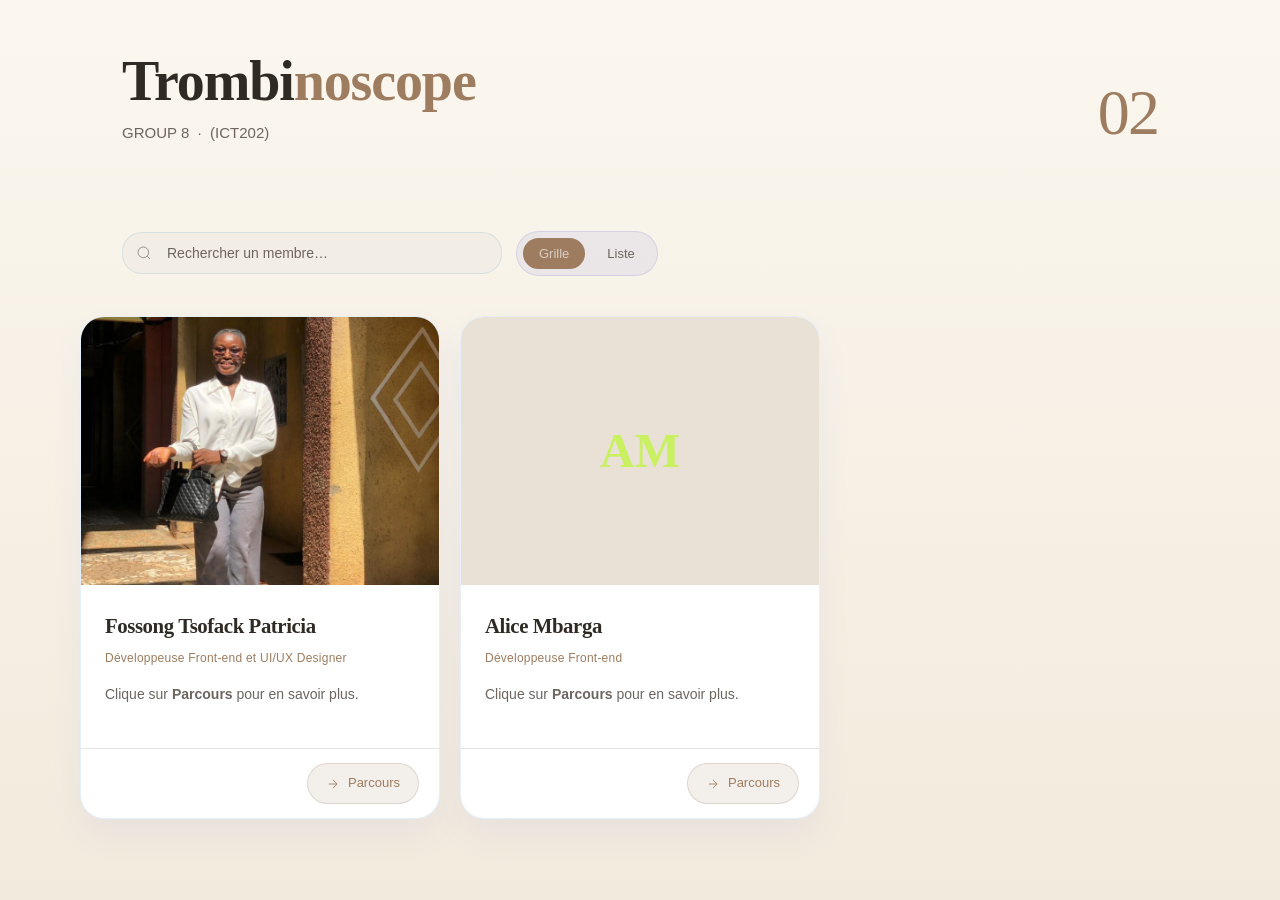
==== index.html @ 4bccfd35 "Save current TP202 repository files" ====
<!DOCTYPE html>
<html lang="fr">
<head>
  <meta charset="UTF-8" />
  <meta name="viewport" content="width=device-width, initial-scale=1.0" />
  <title>Trombinoscope — Notre Groupe</title>
  <link rel="stylesheet" href="style.css" />
</head>
<body>

  <header>
    <div class="header-left">
      <h1>Trombi<span>noscope</span></h1>
      <p>GROUP 8 &nbsp;·&nbsp; (ICT202)</p>
    </div>
    <div class="member-count" id="memberCount">00</div>
  </header>

  <div class="toolbar">
    <div class="search-box">
      <svg xmlns="http://www.w3.org/2000/svg" fill="none" viewBox="0 0 24 24" stroke="currentColor">
        <circle cx="11" cy="11" r="8"/><line x1="21" y1="21" x2="16.65" y2="16.65"/>
      </svg>
      <input type="text" id="searchInput" placeholder="Rechercher un membre…" />
    </div>
    <div class="view-toggle">
      <button class="view-btn active" data-view="grid">Grille</button>
      <button class="view-btn" data-view="list">Liste</button>
    </div>
  </div>

  <div class="grid" id="grid"></div>

  <script src="script.js"></script>
</body>
</html>
---- style.css ----
/* =====================================================
   TROMBINOSCOPE — style.css
   Partagé par index.html et toutes les pages membres
   ===================================================== */

*, *::before, *::after { box-sizing: border-box; margin: 0; padding: 0; }

:root {
  --bg:           #000000;
  --surface:      #ffffff;
  --surface2:     #f1ece3c9;
  --accent:       #3528a8d3;
  --accent2:      #9d7c5f;
  --text:         #2f2a24;
  --muted:        #6d655e;
  --border:       rgba(47,42,36,0.12);
  --radius:       20px;
  --font-display: Georgia, 'Times New Roman', serif;
  --font-body:    -apple-system, BlinkMacSystemFont, 'Segoe UI', sans-serif;
}


body {
  background: linear-gradient(180deg, #fbf7ef 0%, #f2eadc 100%);
  color: var(--text);
  font-family: var(--font-body);
  min-height: 100vh;
  overflow-x: hidden;
  line-height: 1.6;
}

/* ── SCROLLBAR ── */
::-webkit-scrollbar { width: 6px; }
::-webkit-scrollbar-track { background: rgba(47,42,36,0.05); }
::-webkit-scrollbar-thumb { background: rgba(125,90,60,0.30); border-radius: 3px; }


/* ══════════════════════════════════════════
   HEADER
══════════════════════════════════════════ */
header {
  padding: 52px 32px 36px;
  max-width: 1100px;
  margin: 0 auto 50px;
  display: flex;
  align-items: flex-end;
  justify-content: space-between;
  flex-wrap: wrap;
  gap: 24px;
}

.header-left h1 {
  font-family: var(--font-display);
  font-size: clamp(2rem, 4.5vw, 3.5rem);
  font-weight: 700;
  line-height: 1.05;
  letter-spacing: -0.02em;
}

.header-left h1 span { color: var(--accent2); }

.header-left p {
  margin-top: 10px;
  color: var(--muted);
  font-size: 15px;
  font-weight: 400;
  letter-spacing: 0;
  text-transform: none;
}

.member-count {
  font-family: var(--font-display);
  font-size: clamp(3rem, 5vw, 4rem);
  color: var(--accent2);
  letter-spacing: -0.03em;
  line-height: 1;
}

/* ══════════════════════════════════════════
   TOOLBAR
══════════════════════════════════════════ */
.toolbar {
  max-width: 1100px;
  margin: 0 auto 40px;
  padding: 0 32px;
  display: flex;
  gap: 14px;
  flex-wrap: wrap;
  align-items: center;
}

.search-box {
  position: relative;
  flex: 1;
  min-width: 220px;
  max-width: 380px;
}

.search-box input {
  width: 100%;
  background: var(--surface2);
  border: 1px solid rgba(35, 152, 188, 0.14);
  border-radius: 20px;
  padding: 12px 16px 12px 44px;
  color: var(--text);
  font-family: var(--font-body);
  font-size: 14px;
  outline: none;
  transition: border-color 0.2s, box-shadow 0.2s;
}

.search-box input:focus { border-color: var(--accent); box-shadow: 0 0 0 4px rgba(125,90,60,0.08); }
.search-box input::placeholder { color: var(--muted); }

.search-box svg {
  position: absolute;
  left: 14px;
  top: 50%;
  transform: translateY(-50%);
  color: var(--muted);
  width: 16px;
  height: 16px;
}

.view-toggle {
  display: flex;
  gap: 6px;
  background: rgba(31, 43, 203, 0.06);
  border-radius: 999px;
  padding: 6px;
  border: 1px solid rgba(31, 26, 177, 0.1);
}

.view-btn {
  background: none;
  border: none;
  cursor: pointer;
  padding: 8px 16px;
  border-radius: 999px;
  color: var(--muted);
  font-size: 13px;
  font-family: var(--font-body);
  transition: all 0.25s ease;
}

.view-btn.active {
  background: var(--accent2);
  color: #ffffff9f;
  font-weight: 500;
}

/* ══════════════════════════════════════════
   CARDS GRID
══════════════════════════════════════════ */
.grid {
  max-width: 1200px;
  margin: 0 auto;
  padding: 0 40px 80px;
  display: grid;
  grid-template-columns: repeat(auto-fill, minmax(300px, 1fr));
  gap: 20px;
}

.grid.list-view {
  grid-template-columns: 1fr;
  max-width: 800px;
}

/* ── CARD ── */
.card {
  background: var(--surface);
  border: 1px solid rgba(17, 111, 219, 0.1);
  border-radius: 24px;
  overflow: hidden;
  transition: transform 0.25s ease, box-shadow 0.25s ease;
  animation: fadeUp 0.45s both;
  box-shadow: 0 16px 35px rgba(67, 77, 214, 0.06);
}

.card:hover {
  transform: translateY(-3px);
  box-shadow: 0 22px 48px rgba(47,42,36,0.10);
}

@keyframes fadeUp {
  from { opacity: 0; transform: translateY(20px); }
  to   { opacity: 1; transform: translateY(0); }
}

.card:nth-child(1) { animation-delay: 0.05s; }
.card:nth-child(2) { animation-delay: 0.10s; }
.card:nth-child(3) { animation-delay: 0.15s; }
.card:nth-child(4) { animation-delay: 0.20s; }
.card:nth-child(5) { animation-delay: 0.25s; }
.card:nth-child(6) { animation-delay: 0.30s; }

.card-photo {
  width: 100%;
  aspect-ratio: 4/3;
  object-fit: cover;
  display: block;
  background: var(--surface2);
}

.card-photo-placeholder {
  width: 100%;
  aspect-ratio: 4/3;
  background: #e9e1d5;
  display: flex;
  align-items: center;
  justify-content: center;
  font-family: var(--font-display);
  font-size: 3rem;
  color: var(--accent2);
  font-weight: 700;
}

.card-body { padding: 24px; }

.card-name {
  font-family: var(--font-display);
  font-size: 1.3rem;
  font-weight: 700;
  letter-spacing: -0.02em;
  margin-bottom: 6px;
}

.card-role {
  font-size: 12px;
  color: var(--accent2);
  text-transform: none;
  letter-spacing: 0.02em;
  font-weight: 500;
  margin-bottom: 14px;
}

.card-bio {
  font-size: 14px;
  color: var(--muted);
  line-height: 1.75;
  margin-bottom: 18px;
}

.card-tags {
  display: flex;
  flex-wrap: wrap;
  gap: 6px;
}

.tag {
  background: var(--surface2);
  border: 0.5px solid var(--border);
  border-radius: 20px;
  padding: 3px 10px;
  font-size: 11px;
  color: var(--muted);
  font-weight: 300;
}

.card-footer {
  border-top: 0.5px solid var(--border);
  padding: 14px 20px;
  display: flex;
  align-items: center;
  justify-content: flex-end;
}

.parcours-link {
  display: inline-flex;
  align-items: center;
  gap: 8px;
  background: rgba(157,124,95,0.12);
  border: 1px solid rgba(125,90,60,0.18);
  border-radius: 999px;
  padding: 9px 18px;
  color: var(--accent2);
  font-family: var(--font-body);
  font-size: 13px;
  font-weight: 500;
  cursor: pointer;
  text-decoration: none;
  transition: all 0.2s ease;
}

.parcours-link:hover {
  background: var(--accent2);
  color: #fff;
}

.parcours-link svg { width: 14px; height: 14px; flex-shrink: 0; }

/* LIST VIEW */
.grid.list-view .card {
  display: flex;
  flex-direction: row;
  align-items: stretch;
}

.grid.list-view .card-photo,
.grid.list-view .card-photo-placeholder {
  width: 130px;
  flex-shrink: 0;
  aspect-ratio: unset;
  height: auto;
  border-radius: 0;
  font-size: 2rem;
}

.grid.list-view .card-body { flex: 1; }

.grid.list-view .card-footer {
  border-top: none;
  border-left: 0.5px solid var(--border);
  padding: 20px 16px;
  flex-direction: column;
  justify-content: center;
  min-width: 120px;
}

/* EMPTY STATE */
.empty {
  grid-column: 1/-1;
  text-align: center;
  padding: 80px 20px;
  color: var(--muted);
}

.empty-icon { font-size: 3rem; margin-bottom: 16px; opacity: 0.3; }
.empty p { font-size: 14px; }


/* ══════════════════════════════════════════
   MEMBER PAGE  (member-template/index.html)
══════════════════════════════════════════ */

/* Back button */
.back-btn {
  display: inline-flex;
  align-items: center;
  gap: 8px;
  background: none;
  border: 0.5px solid var(--border);
  border-radius: 30px;
  padding: 8px 18px;
  color: var(--muted);
  font-family: var(--font-body);
  font-size: 13px;
  cursor: pointer;
  text-decoration: none;
  transition: all 0.2s;
  margin-bottom: 30px;
  display: inline-flex;
}

.back-btn:hover { border-color: var(--accent); color: var(--accent); }
.back-btn svg { width: 14px; height: 14px; }

/* Language toggle */
.lang-toggle {
  display: flex;
  gap: 4px;
  margin-bottom: 30px;
}

.lang-btn {
  background: none;
  border: 0.5px solid var(--border);
  border-radius: 20px;
  padding: 8px 12px;
  color: var(--muted);
  font-family: var(--font-body);
  font-size: 13px;
  cursor: pointer;
  transition: all 0.2s;
}

.lang-btn.active {
  background: var(--accent);
  color: white;
  border-color: var(--accent);
}

.lang-btn:hover {
  border-color: var(--accent);
  color: var(--accent);
}

/* Member page layout */
.member-page {
  max-width: 900px;
  margin: 0 auto;
  padding: 40px 40px 80px;
}

.member-hero {
  display: grid;
  grid-template-columns: 220px 1fr;
  gap: 40px;
  margin-bottom: 50px;
  align-items: start;
}

.member-hero-photo {
  width: 100%;
  aspect-ratio: 3/4;
  object-fit: cover;
  border-radius: 14px;
  background: var(--surface2);
  display: block;
}

.member-hero-placeholder {
  width: 100%;
  aspect-ratio: 3/4;
  background: var(--surface2);
  border-radius: 14px;
  display: flex;
  align-items: center;
  justify-content: center;
  font-family: var(--font-display);
  font-size: 5rem;
  font-weight: 800;
}

.member-hero-info { padding-top: 10px; }

.member-name {
  font-family: var(--font-display);
  font-size: clamp(2rem, 4vw, 3rem);
  font-weight: 800;
  letter-spacing: -0.03em;
  line-height: 1.05;
  margin-bottom: 8px;
}

.member-role {
  font-size: 13px;
  color: var(--accent);
  text-transform: uppercase;
  letter-spacing: 0.1em;
  font-weight: 500;
  margin-bottom: 20px;
}

.member-info-grid {
  display: grid;
  grid-template-columns: 1fr 1fr;
  gap: 10px;
  margin-bottom: 24px;
}

.info-item {
  background: var(--surface);
  border: 0.5px solid var(--border);
  border-radius: 10px;
  padding: 12px 14px;
}

.info-item-label {
  font-size: 10px;
  color: var(--muted);
  text-transform: uppercase;
  letter-spacing: 0.08em;
  margin-bottom: 4px;
}

.info-item-value {
  font-size: 13px;
  font-weight: 500;
  word-break: break-all;
}

.member-bio-short {
  font-size: 14px;
  line-height: 1.8;
  color: var(--text);
  margin-bottom: 20px;
}

/* TABS */
.tabs-nav {
  display: flex;
  gap: 4px;
  border-bottom: 0.5px solid var(--border);
  margin-bottom: 40px;
}

.tab-btn {
  background: none;
  border: none;
  border-bottom: 2px solid transparent;
  padding: 12px 22px;
  color: var(--muted);
  font-family: var(--font-body);
  font-size: 14px;
  font-weight: 400;
  cursor: pointer;
  transition: all 0.2s;
  margin-bottom: -0.5px;
  letter-spacing: 0.02em;
}

.tab-btn.active {
  color: var(--accent);
  border-bottom-color: var(--accent);
  font-weight: 500;
}

.tab-panel { display: none; }
.tab-panel.active { display: block; animation: fadeUp 0.3s both; }

/* SECTION TITLES */
.section-title {
  font-size: 10px;
  text-transform: uppercase;
  letter-spacing: 0.14em;
  color: var(--muted);
  font-weight: 500;
  margin-bottom: 14px;
}

/* COMPÉTENCES */
.skills-wrap {
  display: flex;
  flex-wrap: wrap;
  gap: 8px;
  margin-bottom: 36px;
}

.skill-tag {
  background: var(--surface);
  border: 0.5px solid var(--border);
  border-radius: 20px;
  padding: 5px 14px;
  font-size: 13px;
  color: var(--text);
  font-weight: 300;
}

/* PARCOURS TIMELINE */
.timeline { margin-bottom: 36px; }

.timeline-entry {
  display: flex;
  gap: 20px;
  padding-bottom: 28px;
  position: relative;
  cursor: pointer;
  transition: opacity 0.2s;
}

.timeline-entry:hover {
  opacity: 0.8;
}

.timeline-entry::before {
  content: '';
  position: absolute;
  left: 7px;
  top: 16px;
  bottom: 0;
  width: 1px;
  background: var(--border);
}

.timeline-entry:last-child::before { display: none; }

.timeline-dot {
  width: 16px;
  height: 16px;
  border-radius: 50%;
  background: var(--accent);
  flex-shrink: 0;
  margin-top: 4px;
  position: relative;
  z-index: 1;
}

.timeline-content { flex: 1; }

.timeline-title {
  font-family: var(--font-display);
  font-size: 1rem;
  font-weight: 700;
  margin-bottom: 2px;
}

.timeline-sub {
  font-size: 12px;
  color: var(--accent);
  margin-bottom: 6px;
  font-weight: 500;
}

.timeline-desc {
  font-size: 13px;
  color: var(--muted);
  line-height: 1.6;
}

/* VIDEO */
.member-video {
  width: 100%;
  border-radius: 12px;
  aspect-ratio: 16/9;
  background: #000;
  display: block;
  object-fit: cover;
  margin-bottom: 36px;
}

/* AUDIO */
.audio-wrap {
  background: var(--surface);
  border: 0.5px solid var(--border);
  border-radius: 12px;
  padding: 20px 24px;
  display: flex;
  flex-direction: column;
  gap: 10px;
}

.audio-label {
  font-size: 13px;
  color: var(--muted);
}

.audio-wrap audio {
  width: 100%;
  accent-color: var(--accent);
}

/* ══════════════════════════════════════════
   RESPONSIVE
══════════════════════════════════════════ */
@media (max-width: 768px) {
  header { padding: 40px 20px 30px; margin-bottom: 40px; }
  .toolbar { padding: 0 20px; }
  .grid { padding: 0 20px 60px; grid-template-columns: 1fr; }

  .grid.list-view .card { flex-direction: column; }
  .grid.list-view .card-photo,
  .grid.list-view .card-photo-placeholder { width: 100%; height: 180px; border-radius: 0; }
  .grid.list-view .card-footer { border-left: none; border-top: 0.5px solid var(--border); flex-direction: row; }

  .member-page { padding: 24px 20px 60px; }
  .member-hero { grid-template-columns: 1fr; gap: 24px; }
  .member-hero-photo, .member-hero-placeholder { aspect-ratio: 16/9; }
  .member-info-grid { grid-template-columns: 1fr; }
  .tabs-nav { overflow-x: auto; }
}
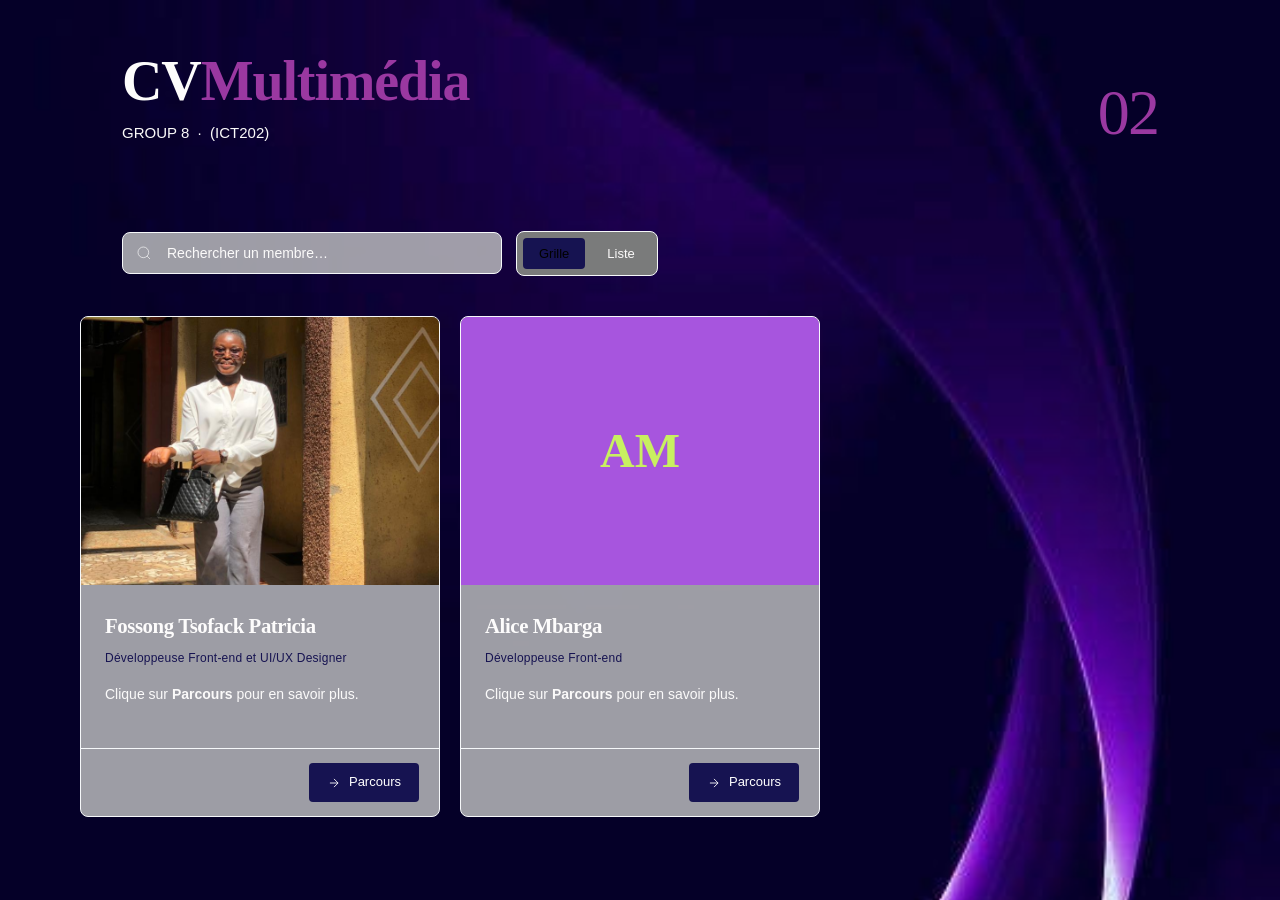
==== commit 0e46dd8d: "Colours and templates" ====
--- a/index.html
+++ b/index.html
@@ -3,14 +3,14 @@
 <head>
   <meta charset="UTF-8" />
   <meta name="viewport" content="width=device-width, initial-scale=1.0" />
-  <title>Trombinoscope — Notre Groupe</title>
+  <title>CV Multimedia — Notre Groupe</title>
   <link rel="stylesheet" href="style.css" />
 </head>
 <body>
 
   <header>
     <div class="header-left">
-      <h1>Trombi<span>noscope</span></h1>
+      <h1>CV<span>Multimédia</span></h1>
       <p>GROUP 8 &nbsp;·&nbsp; (ICT202)</p>
     </div>
     <div class="member-count" id="memberCount">00</div>
--- a/style.css
+++ b/style.css
@@ -6,22 +6,23 @@
 *, *::before, *::after { box-sizing: border-box; margin: 0; padding: 0; }
 
 :root {
-  --bg:           #000000;
-  --surface:      #ffffff;
-  --surface2:     #f1ece3c9;
-  --accent:       #3528a8d3;
-  --accent2:      #9d7c5f;
-  --text:         #2f2a24;
-  --muted:        #6d655e;
-  --border:       rgba(47,42,36,0.12);
-  --radius:       20px;
+  --bg:           #1319d3;
+  --surface:      #c4c5c5cc;
+  --surface2:     #00af9b;
+  --accent:       #161351;
+  --accent2:      #9a38a1;
+  --text:         #fdfcfc;
+  --muted:        #fbfafa;
+  --border:       #f6f8fa;
+  --radius:       8px;
   --font-display: Georgia, 'Times New Roman', serif;
   --font-body:    -apple-system, BlinkMacSystemFont, 'Segoe UI', sans-serif;
 }
 
 
 body {
-  background: linear-gradient(180deg, #fbf7ef 0%, #f2eadc 100%);
+  background-image: url('WhatsApp Image 2026-05-07 at 22.55.44.jpeg');
+  background-size: cover;
   color: var(--text);
   font-family: var(--font-body);
   min-height: 100vh;
@@ -31,7 +32,7 @@
 
 /* ── SCROLLBAR ── */
 ::-webkit-scrollbar { width: 6px; }
-::-webkit-scrollbar-track { background: rgba(47,42,36,0.05); }
+::-webkit-scrollbar-track { background: rgba(13, 0, 84, 0.05); }
 ::-webkit-scrollbar-thumb { background: rgba(125,90,60,0.30); border-radius: 3px; }
 
 
@@ -98,18 +99,17 @@
 
 .search-box input {
   width: 100%;
-  background: var(--surface2);
-  border: 1px solid rgba(35, 152, 188, 0.14);
-  border-radius: 20px;
+  background: var(--surface);
+  border: 1px solid var(--border);
+  border-radius: 8px;
   padding: 12px 16px 12px 44px;
   color: var(--text);
   font-family: var(--font-body);
   font-size: 14px;
   outline: none;
-  transition: border-color 0.2s, box-shadow 0.2s;
-}
-
-.search-box input:focus { border-color: var(--accent); box-shadow: 0 0 0 4px rgba(125,90,60,0.08); }
+}
+
+.search-box input:focus { border-color: var(--accent); }
 .search-box input::placeholder { color: var(--muted); }
 
 .search-box svg {
@@ -125,10 +125,10 @@
 .view-toggle {
   display: flex;
   gap: 6px;
-  background: rgba(31, 43, 203, 0.06);
-  border-radius: 999px;
+  background: #7a7b7b;
+  border-radius: 8px;
   padding: 6px;
-  border: 1px solid rgba(31, 26, 177, 0.1);
+  border: 1px solid var(--border);
 }
 
 .view-btn {
@@ -136,16 +136,15 @@
   border: none;
   cursor: pointer;
   padding: 8px 16px;
-  border-radius: 999px;
+  border-radius: 4px;
   color: var(--muted);
   font-size: 13px;
   font-family: var(--font-body);
-  transition: all 0.25s ease;
 }
 
 .view-btn.active {
-  background: var(--accent2);
-  color: #ffffff9f;
+  background: var(--accent);
+  color: #000000;
   font-weight: 500;
 }
 
@@ -169,49 +168,33 @@
 /* ── CARD ── */
 .card {
   background: var(--surface);
-  border: 1px solid rgba(17, 111, 219, 0.1);
-  border-radius: 24px;
+  border: 1px solid var(--border);
+  border-radius: 8px;
   overflow: hidden;
-  transition: transform 0.25s ease, box-shadow 0.25s ease;
-  animation: fadeUp 0.45s both;
-  box-shadow: 0 16px 35px rgba(67, 77, 214, 0.06);
 }
 
 .card:hover {
-  transform: translateY(-3px);
-  box-shadow: 0 22px 48px rgba(47,42,36,0.10);
-}
-
-@keyframes fadeUp {
-  from { opacity: 0; transform: translateY(20px); }
-  to   { opacity: 1; transform: translateY(0); }
-}
-
-.card:nth-child(1) { animation-delay: 0.05s; }
-.card:nth-child(2) { animation-delay: 0.10s; }
-.card:nth-child(3) { animation-delay: 0.15s; }
-.card:nth-child(4) { animation-delay: 0.20s; }
-.card:nth-child(5) { animation-delay: 0.25s; }
-.card:nth-child(6) { animation-delay: 0.30s; }
+  border-color: var(--accent);
+}
 
 .card-photo {
   width: 100%;
   aspect-ratio: 4/3;
   object-fit: cover;
   display: block;
-  background: var(--surface2);
+  background: #747679;
 }
 
 .card-photo-placeholder {
   width: 100%;
   aspect-ratio: 4/3;
-  background: #e9e1d5;
+  background: #a755de;
   display: flex;
   align-items: center;
   justify-content: center;
   font-family: var(--font-display);
   font-size: 3rem;
-  color: var(--accent2);
+  color: var(--accent);
   font-weight: 700;
 }
 
@@ -227,7 +210,7 @@
 
 .card-role {
   font-size: 12px;
-  color: var(--accent2);
+  color: var(--accent);
   text-transform: none;
   letter-spacing: 0.02em;
   font-weight: 500;
@@ -248,9 +231,9 @@
 }
 
 .tag {
-  background: var(--surface2);
-  border: 0.5px solid var(--border);
-  border-radius: 20px;
+  background: #972fc7;
+  border: 1px solid var(--border);
+  border-radius: 4px;
   padding: 3px 10px;
   font-size: 11px;
   color: var(--muted);
@@ -258,7 +241,7 @@
 }
 
 .card-footer {
-  border-top: 0.5px solid var(--border);
+  border-top: 1px solid var(--border);
   padding: 14px 20px;
   display: flex;
   align-items: center;
@@ -269,22 +252,20 @@
   display: inline-flex;
   align-items: center;
   gap: 8px;
-  background: rgba(157,124,95,0.12);
-  border: 1px solid rgba(125,90,60,0.18);
-  border-radius: 999px;
+  background: var(--accent);
+  border: none;
+  border-radius: 4px;
   padding: 9px 18px;
-  color: var(--accent2);
+  color: #ffffff;
   font-family: var(--font-body);
   font-size: 13px;
   font-weight: 500;
   cursor: pointer;
   text-decoration: none;
-  transition: all 0.2s ease;
 }
 
 .parcours-link:hover {
-  background: var(--accent2);
-  color: #fff;
+  background: #0a0f1b;
 }
 
 .parcours-link svg { width: 14px; height: 14px; flex-shrink: 0; }
@@ -376,7 +357,7 @@
 
 .lang-btn.active {
   background: var(--accent);
-  color: white;
+  color: rgb(255, 255, 255);
   border-color: var(--accent);
 }
 
